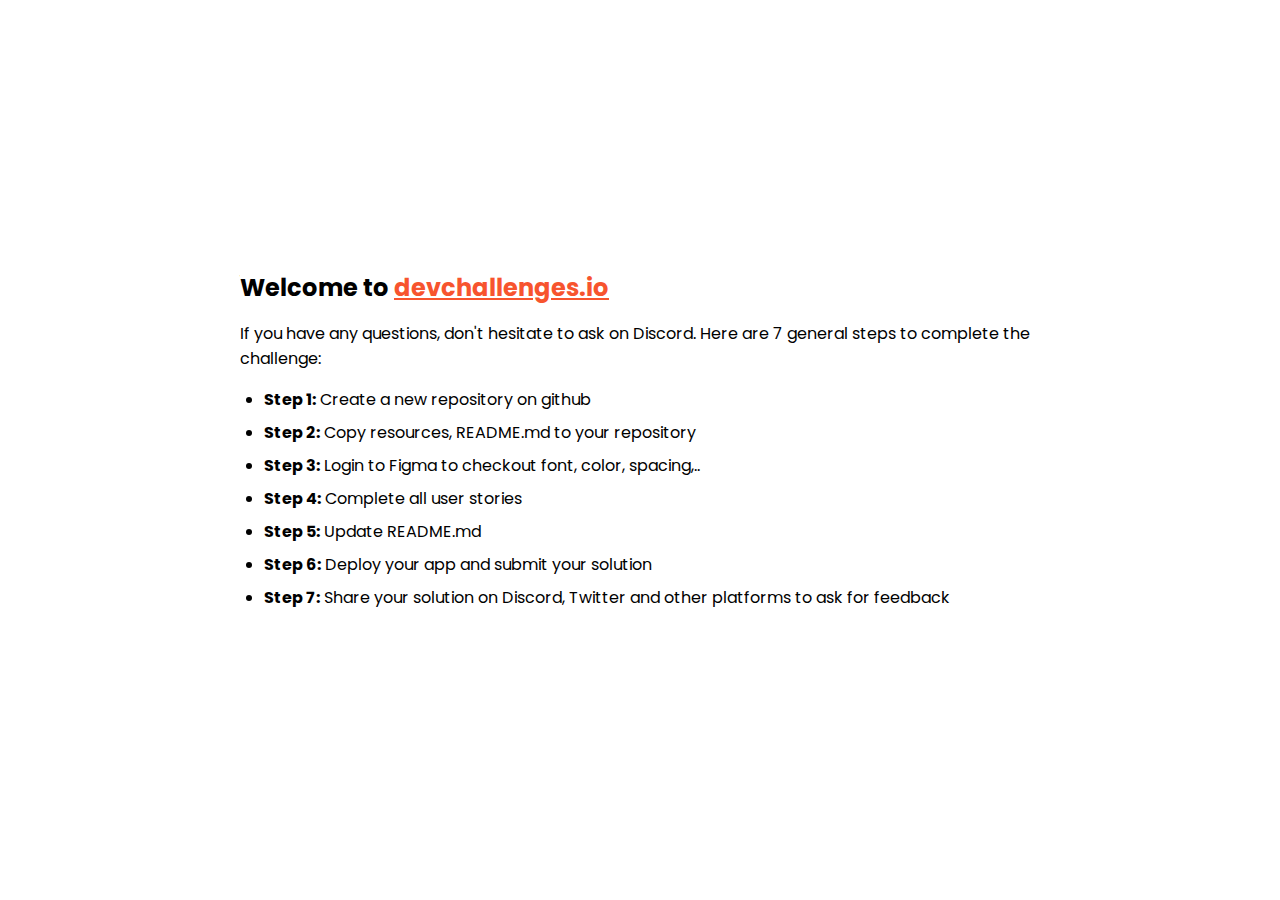
==== index.html @ 9e0fda92 "Add files via upload" ====
<!DOCTYPE html>
<html lang="en">
  <head>
    <meta charset="utf-8" />
    <meta
      name="viewport"
      content="width=device-width, initial-scale=1,
  maximum-scale=5"
    />

    <link rel="icon" href="devchallenges.png" />

    <link
      rel="shortcut icon"
      type="image/x-icon"
      href="https://devchallenges.io/"
    />

    <link
      href="https://fonts.googleapis.com/css2?family=Poppins:wght@400;500&display=swap"
      rel="stylesheet"
    />

    <title>Devchallenges</title>

    <style>
      body {
        font-family: "Poppins", sans-serif;
      }

      ul {
        padding-left: 24px;
      }

      li {
        margin-bottom: 8px;
      }

      .welcome {
        max-width: 800px;
        margin: 0 auto;
      }

      .welcome-text {
        margin-top: 30vh;
        font-weight: 500;
      }

      .welcome-text p {
        font-size: 1rem;
        font-weight: 400;
      }

      .welcome-text h1 {
        font-size: 1.5rem;
      }

      .welcome-text a {
        color: #f7542e;
      }
    </style>
  </head>
  <body>
    <div class="welcome">
      <div class="welcome-text">
        <h1>
          Welcome to
          <a href="https://devchallenges.io/" target="_blank"
            >devchallenges.io</a
          >
        </h1>

        <p>
          If you have any questions, don't hesitate to ask on Discord. Here are
          7 general steps to complete the challenge:
        </p>
      </div>

      <ul>
        <li><b>Step 1:</b> Create a new repository on github</li>
        <li><b>Step 2:</b> Copy resources, README.md to your repository</li>
        <li>
          <b>Step 3:</b> Login to Figma to checkout font, color, spacing,..
        </li>
        <li><b>Step 4:</b> Complete all user stories</li>
        <li><b>Step 5:</b> Update README.md</li>
        <li><b>Step 6:</b> Deploy your app and submit your solution</li>
        <li>
          <b>Step 7:</b> Share your solution on Discord, Twitter and other
          platforms to ask for feedback
        </li>
      </ul>
    </div>
  </body>
</html>
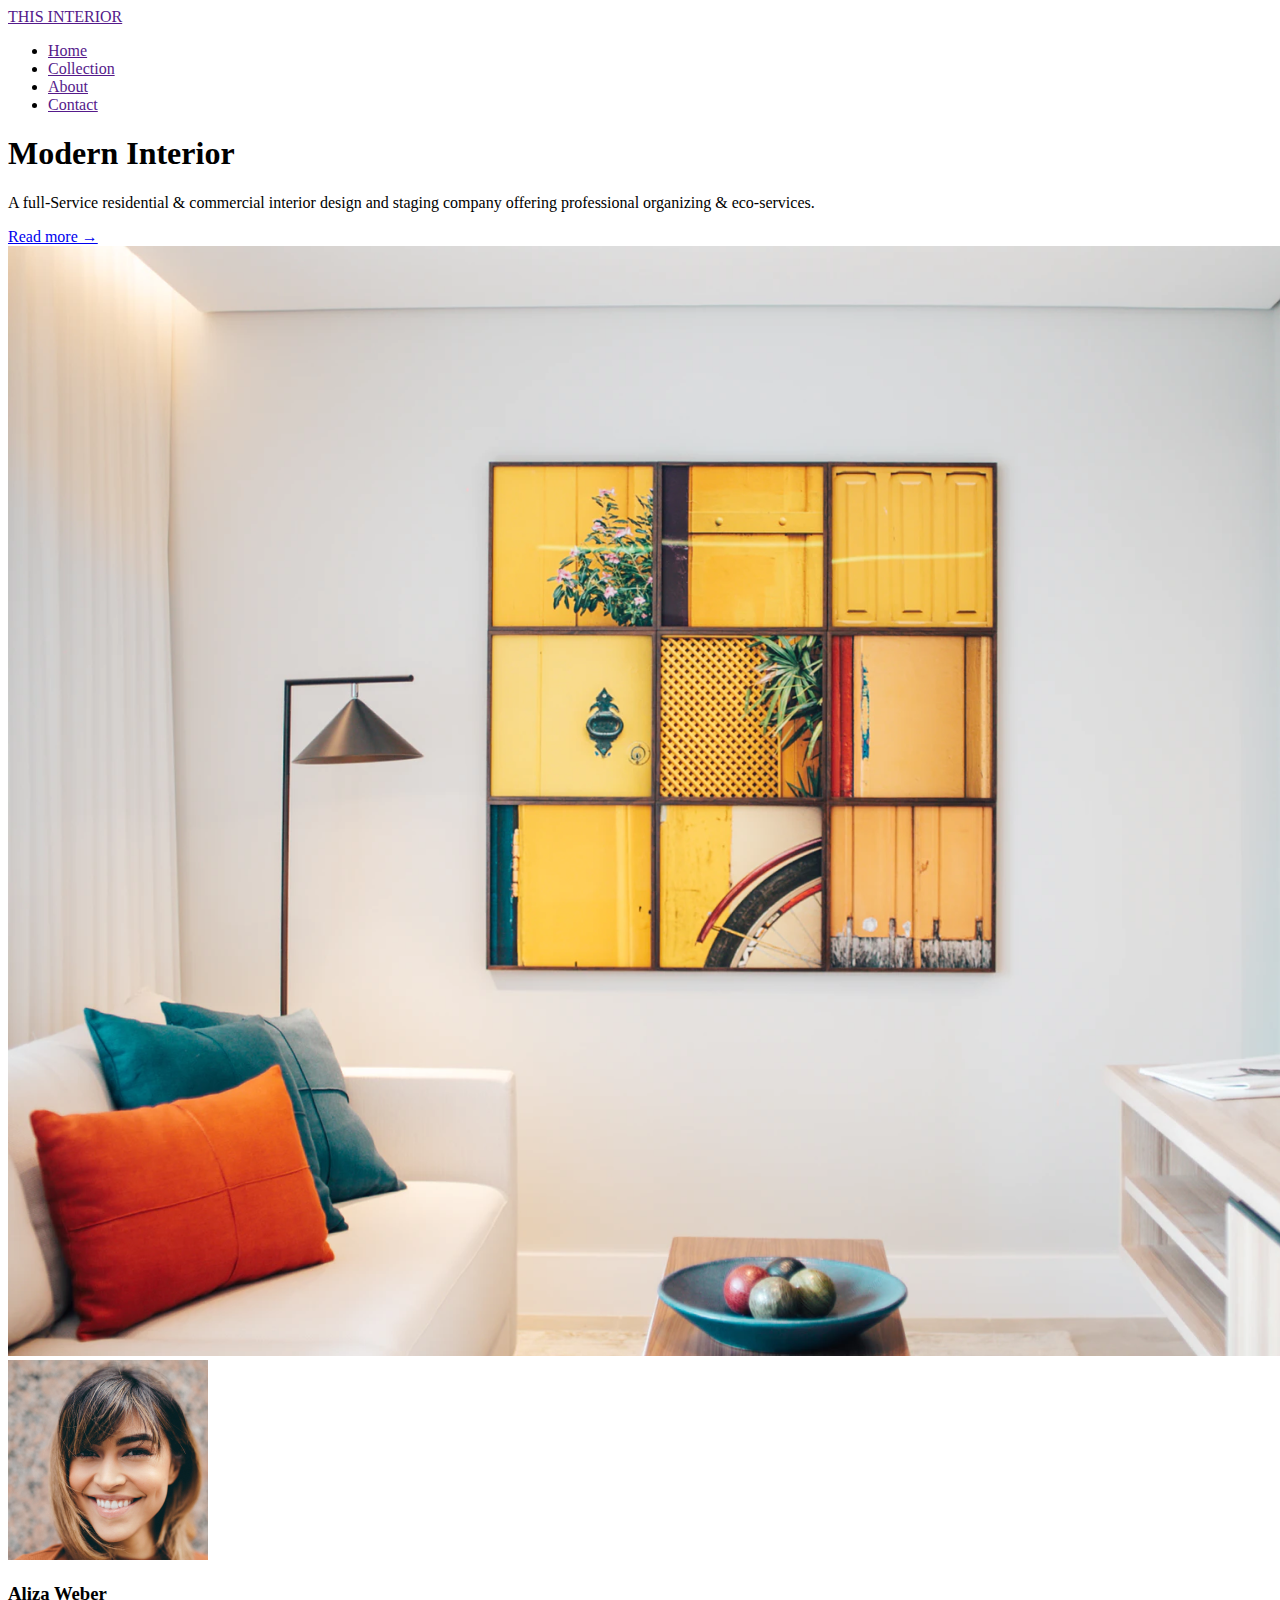
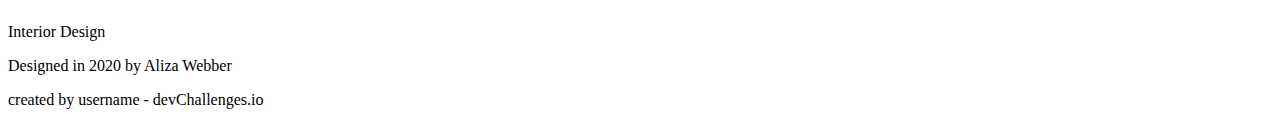
==== commit 66966bf9: "Add Main and footer" ====
--- a/index.html
+++ b/index.html
@@ -1,95 +1,59 @@
 <!DOCTYPE html>
 <html lang="en">
-  <head>
-    <meta charset="utf-8" />
-    <meta
-      name="viewport"
-      content="width=device-width, initial-scale=1,
-  maximum-scale=5"
-    />
+<head>
+    <meta charset="UTF-8">
+    <meta http-equiv="X-UA-Compatible" content="IE=edge">
+    <meta name="viewport" content="width=device-width, initial-scale=1.0">
+   
+    <link rel="preconnect" href="https://fonts.gstatic.com">
+   <link href="https://fonts.googleapis.com/css2?family=Montserrat:wght@100&display=swap" rel="stylesheet">
+    <title>Interior Consultant</title>
+</head>
+<body>
+    <header>
+      <nav>
+          <div class="logo">
+              <a href=""> THIS INTERIOR</a>
+          </div>
+          <div class="links">
+              <ul>
+                  <li><a href="">Home</a>  </li>
+                  <li><a href="">Collection</a></li>
+                  <li><a href="">About</a></li>
+                  <li><a href="">Contact</a></li>
+                
+              </ul>
+          </div>
+      </nav>
+    </header>
 
-    <link rel="icon" href="devchallenges.png" />
+    <main class="container">
+      <section class="description">
+        <h1>Modern Interior</h1>
+        <p>
+          A full-Service residential & commercial interior design and staging
+          company offering professional organizing & eco-services.
+        </p>
+        <a href="#">Read more &#x2192</a>
+      </section>
 
-    <link
-      rel="shortcut icon"
-      type="image/x-icon"
-      href="https://devchallenges.io/"
-    />
+      <section class="work">
+        <img src="./photo1.png" alt="interior art">
+        <div class="card">
+          <div class="profile">
+            <img src="photo2.png" alt="profile-pic">
+            <h3>Aliza Weber</h3>
+            <p class="designation">Interior Design</p>
+          </div>
+          <div class="profile-title">
+            <p>Designed in 2020 by Aliza Webber</p>
+          </div>
+        </div>
+      </section>
+    </main>
 
-    <link
-      href="https://fonts.googleapis.com/css2?family=Poppins:wght@400;500&display=swap"
-      rel="stylesheet"
-    />
-
-    <title>Devchallenges</title>
-
-    <style>
-      body {
-        font-family: "Poppins", sans-serif;
-      }
-
-      ul {
-        padding-left: 24px;
-      }
-
-      li {
-        margin-bottom: 8px;
-      }
-
-      .welcome {
-        max-width: 800px;
-        margin: 0 auto;
-      }
-
-      .welcome-text {
-        margin-top: 30vh;
-        font-weight: 500;
-      }
-
-      .welcome-text p {
-        font-size: 1rem;
-        font-weight: 400;
-      }
-
-      .welcome-text h1 {
-        font-size: 1.5rem;
-      }
-
-      .welcome-text a {
-        color: #f7542e;
-      }
-    </style>
-  </head>
-  <body>
-    <div class="welcome">
-      <div class="welcome-text">
-        <h1>
-          Welcome to
-          <a href="https://devchallenges.io/" target="_blank"
-            >devchallenges.io</a
-          >
-        </h1>
-
-        <p>
-          If you have any questions, don't hesitate to ask on Discord. Here are
-          7 general steps to complete the challenge:
-        </p>
-      </div>
-
-      <ul>
-        <li><b>Step 1:</b> Create a new repository on github</li>
-        <li><b>Step 2:</b> Copy resources, README.md to your repository</li>
-        <li>
-          <b>Step 3:</b> Login to Figma to checkout font, color, spacing,..
-        </li>
-        <li><b>Step 4:</b> Complete all user stories</li>
-        <li><b>Step 5:</b> Update README.md</li>
-        <li><b>Step 6:</b> Deploy your app and submit your solution</li>
-        <li>
-          <b>Step 7:</b> Share your solution on Discord, Twitter and other
-          platforms to ask for feedback
-        </li>
-      </ul>
-    </div>
-  </body>
+    <footer>
+      created by <span class="username">username</span> - devChallenges.io
+    </footer>
+</body>
 </html>
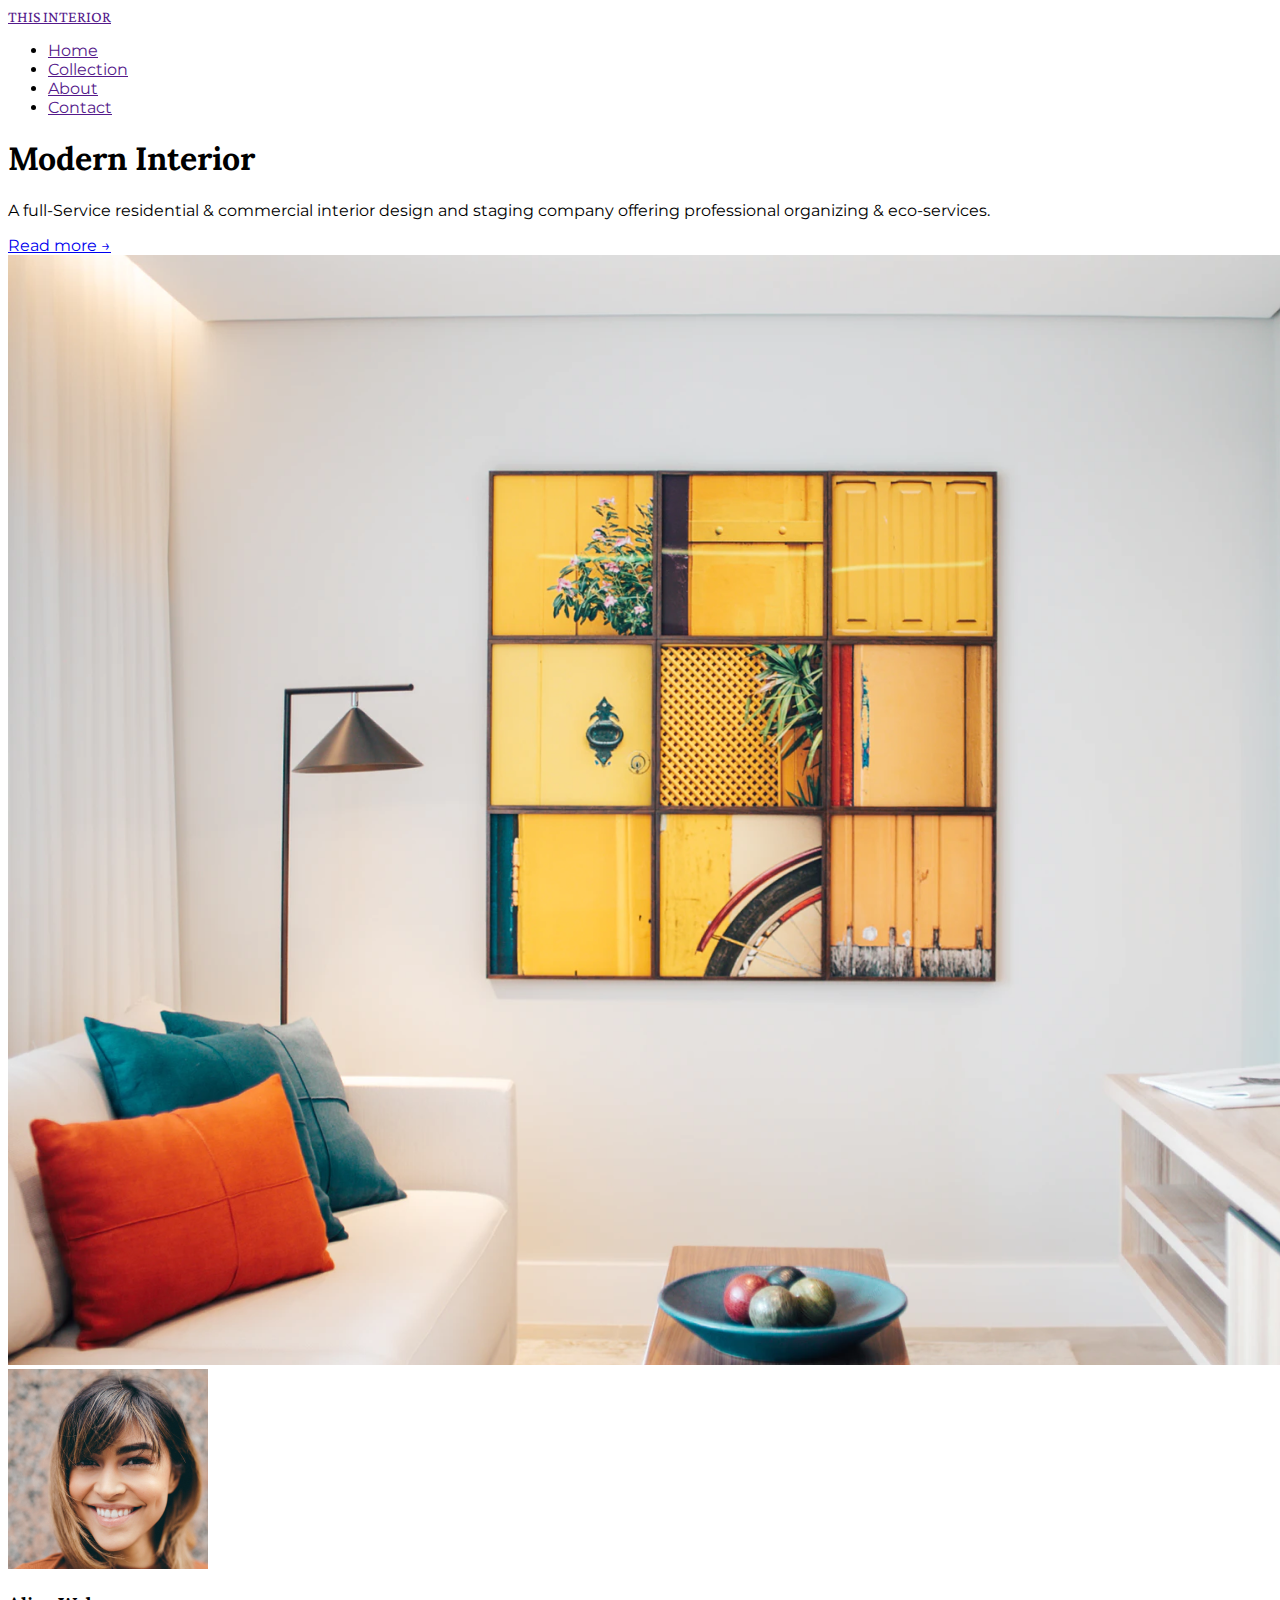
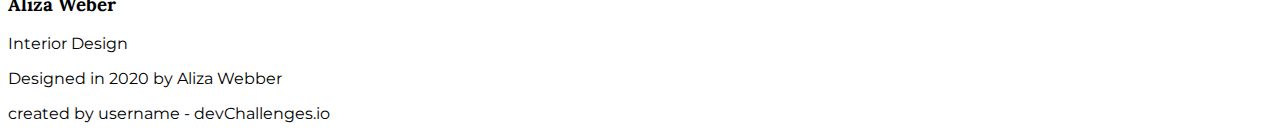
==== commit 06e19f31: "Merge pull request #2 from nk4456542/main" ====
--- a/index.html
+++ b/index.html
@@ -6,7 +6,9 @@
     <meta name="viewport" content="width=device-width, initial-scale=1.0">
    
     <link rel="preconnect" href="https://fonts.gstatic.com">
-   <link href="https://fonts.googleapis.com/css2?family=Montserrat:wght@100&display=swap" rel="stylesheet">
+    <link href="https://fonts.googleapis.com/css2?family=Crimson+Pro:wght@200&family=Lora:wght@500&family=Montserrat:wght@400;500;700&display=swap" rel="stylesheet">
+    <link rel="stylesheet" href="style.css">
+
     <title>Interior Consultant</title>
 </head>
 <body>
--- a/style.css
+++ b/style.css
@@ -0,0 +1,12 @@
+body {
+  font-family: "Montserrat", sans-serif;
+}
+
+h1,
+h3 {
+  font-family: "Lora", sans-serif;
+}
+
+.logo {
+  font-family: "Crimson Pro", sans-serif;
+}
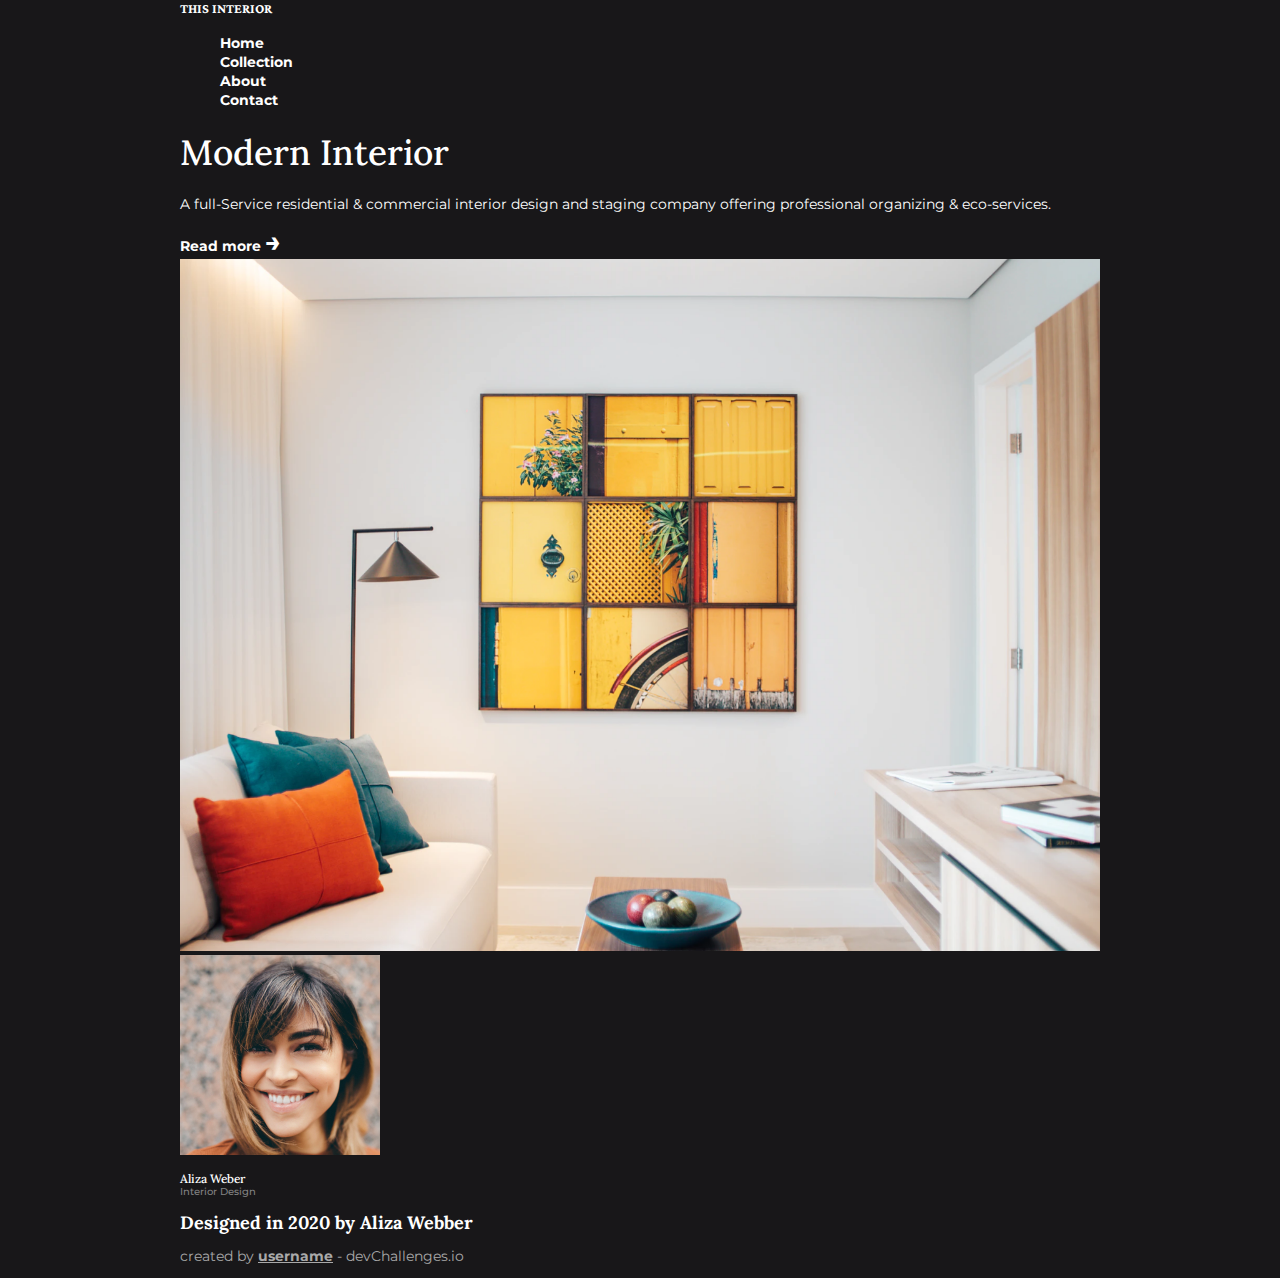
==== commit 1776ca96: "General and Typography fixed" ====
--- a/index.html
+++ b/index.html
@@ -11,7 +11,7 @@
 
     <title>Interior Consultant</title>
 </head>
-<body>
+<body class="container">
     <header>
       <nav>
           <div class="logo">
@@ -23,20 +23,19 @@
                   <li><a href="">Collection</a></li>
                   <li><a href="">About</a></li>
                   <li><a href="">Contact</a></li>
-                
               </ul>
           </div>
       </nav>
     </header>
 
-    <main class="container">
+    <main>
       <section class="description">
         <h1>Modern Interior</h1>
         <p>
           A full-Service residential & commercial interior design and staging
           company offering professional organizing & eco-services.
         </p>
-        <a href="#">Read more &#x2192</a>
+        <a href="#">Read more <span class="read-more-arrow">&#x2192</span></a>
       </section>
 
       <section class="work">
@@ -48,14 +47,16 @@
             <p class="designation">Interior Design</p>
           </div>
           <div class="profile-title">
-            <p>Designed in 2020 by Aliza Webber</p>
+            <h2>Designed in 2020 by Aliza Webber</h2>
           </div>
         </div>
       </section>
     </main>
 
     <footer>
-      created by <span class="username">username</span> - devChallenges.io
+      <p>
+        created by <span class="username">username</span> - devChallenges.io
+      </p>
     </footer>
 </body>
 </html>
--- a/style.css
+++ b/style.css
@@ -1,5 +1,9 @@
+/* General */
+
 body {
   font-family: "Montserrat", sans-serif;
+  background-color: #181719;
+  color: #ffffff;
 }
 
 h1,
@@ -7,6 +11,99 @@
   font-family: "Lora", sans-serif;
 }
 
+nav li {
+  list-style-type: none;
+}
+
+a {
+  text-decoration: none;
+  color: #ffffff;
+}
+
+img {
+  max-width: 100%;
+}
+
+/* Typography */
 .logo {
   font-family: "Crimson Pro", sans-serif;
+  font-weight: 200;
+  font-size: 0.95rem;
+  line-height: 1.1;
 }
+
+nav a {
+  font-weight: 500;
+  font-size: 1.125rem;
+  line-height: 1.1;
+}
+
+nav a:hover,
+nav a:focus,
+nav a:active {
+  font-weight: 700;
+}
+
+h1 {
+  font-size: 2.2rem;
+  line-height: 1.125;
+  font-weight: 500;
+}
+
+.container p,
+.container a {
+  font-size: 0.85rem;
+  line-height: 1.2;
+}
+
+.container p {
+  font-weight: 400;
+}
+
+.container a {
+  font-weight: 700;
+}
+
+.read-more-arrow {
+  font-size: 1.7rem;
+}
+
+.profile h3 {
+  font-size: 0.75rem;
+  font-weight: 500;
+  margin-bottom: 0;
+}
+
+.profile p {
+  font-size: 0.625rem;
+  color: #828282;
+  font-weight: 500;
+  margin-top: 0;
+}
+
+.profile-title h2 {
+  font-family: "Lora", sans-serif;
+  font-weight: 700;
+  font-size: 1.125rem;
+  line-height: 1.1;
+}
+
+footer p {
+  font-size: 0.875rem;
+  font-weight: 500;
+  color: #a9a9a9;
+}
+
+footer .username {
+  font-weight: 700;
+  text-decoration: underline;
+}
+
+/* Layout */
+.container {
+  max-width: 920px;
+  width: 90%;
+  margin: 0 auto;
+}
+
+/* Button */
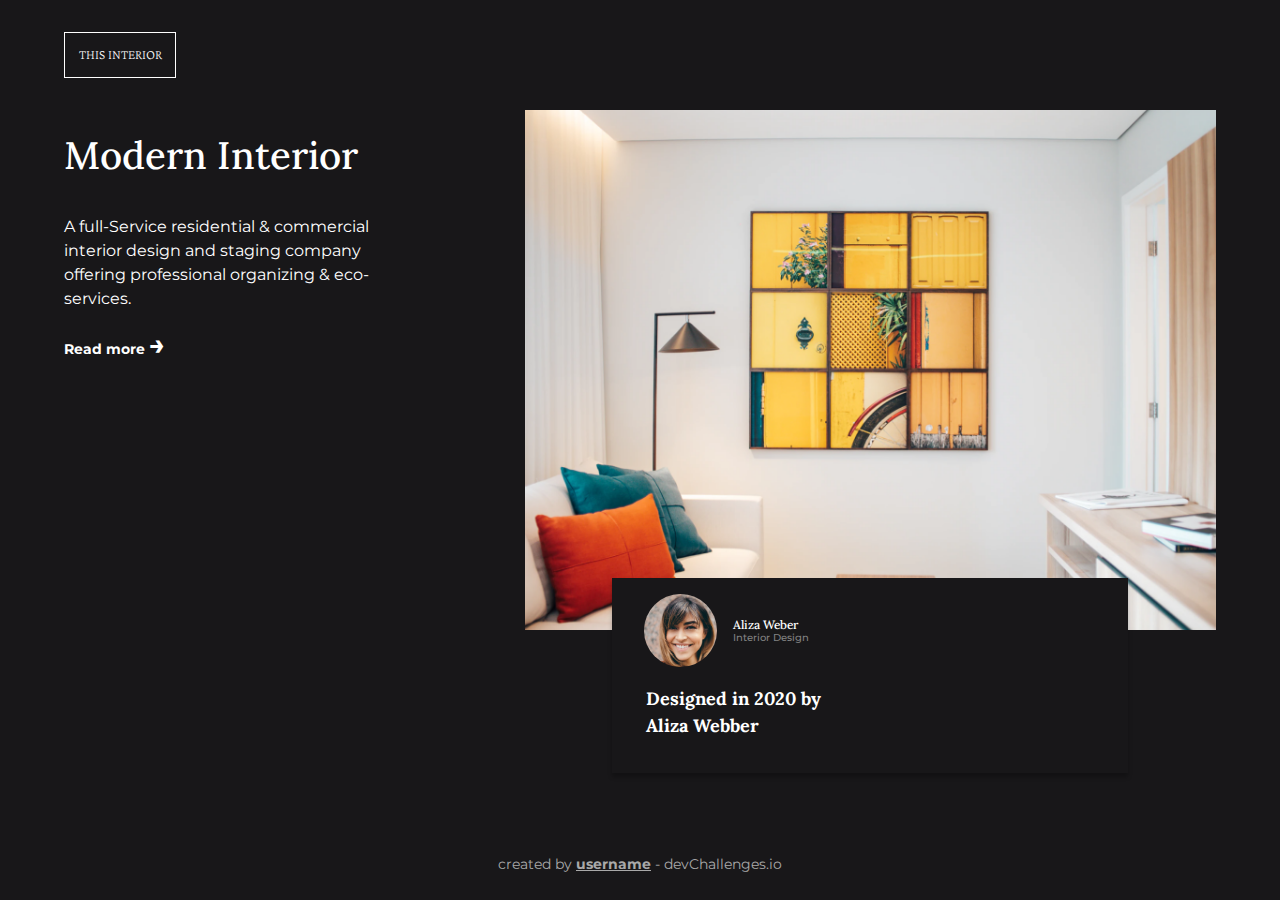
==== commit a7ed7fc4: "Mobile Layout ready" ====
--- a/index.html
+++ b/index.html
@@ -1,30 +1,31 @@
 <!DOCTYPE html>
 <html lang="en">
-<head>
-    <meta charset="UTF-8">
-    <meta http-equiv="X-UA-Compatible" content="IE=edge">
-    <meta name="viewport" content="width=device-width, initial-scale=1.0">
-   
-    <link rel="preconnect" href="https://fonts.gstatic.com">
-    <link href="https://fonts.googleapis.com/css2?family=Crimson+Pro:wght@200&family=Lora:wght@500&family=Montserrat:wght@400;500;700&display=swap" rel="stylesheet">
-    <link rel="stylesheet" href="style.css">
+  <head>
+    <meta charset="UTF-8" />
+    <meta http-equiv="X-UA-Compatible" content="IE=edge" />
+    <meta name="viewport" content="width=device-width, initial-scale=1.0" />
+
+    <link rel="preconnect" href="https://fonts.gstatic.com" />
+    <link
+      href="https://fonts.googleapis.com/css2?family=Crimson+Pro:wght@200&family=Lora:wght@500&family=Montserrat:wght@400;500;700&display=swap"
+      rel="stylesheet"
+    />
+    <link rel="stylesheet" href="style.css" />
 
     <title>Interior Consultant</title>
-</head>
-<body class="container">
+  </head>
+  <body class="container">
     <header>
+      <div>
+        <a class="logo" href="#"> THIS INTERIOR</a>
+      </div>
       <nav>
-          <div class="logo">
-              <a href=""> THIS INTERIOR</a>
-          </div>
-          <div class="links">
-              <ul>
-                  <li><a href="">Home</a>  </li>
-                  <li><a href="">Collection</a></li>
-                  <li><a href="">About</a></li>
-                  <li><a href="">Contact</a></li>
-              </ul>
-          </div>
+        <ul>
+          <li><a href="">Home</a></li>
+          <li><a href="">Collection</a></li>
+          <li><a href="">About</a></li>
+          <li><a href="">Contact</a></li>
+        </ul>
       </nav>
     </header>
 
@@ -38,16 +39,21 @@
         <a href="#">Read more <span class="read-more-arrow">&#x2192</span></a>
       </section>
 
-      <section class="work">
-        <img src="./photo1.png" alt="interior art">
+      <section class="portfolio">
+        <img src="./photo1.png" alt="interior art" />
         <div class="card">
           <div class="profile">
-            <img src="photo2.png" alt="profile-pic">
-            <h3>Aliza Weber</h3>
-            <p class="designation">Interior Design</p>
+            <img src="photo2.png" alt="profile-pic" />
+            <div class="profile-content">
+              <h3>Aliza Weber</h3>
+              <p class="designation">Interior Design</p>
+            </div>
           </div>
           <div class="profile-title">
-            <h2>Designed in 2020 by Aliza Webber</h2>
+            <h2>Designed in 2020 by
+              <br/> 
+              Aliza Webber
+            </h2>
           </div>
         </div>
       </section>
@@ -58,5 +64,5 @@
         created by <span class="username">username</span> - devChallenges.io
       </p>
     </footer>
-</body>
+  </body>
 </html>
--- a/style.css
+++ b/style.css
@@ -1,4 +1,10 @@
 /* General */
+
+*,
+*::before,
+*::after {
+  margin: 0;
+}
 
 body {
   font-family: "Montserrat", sans-serif;
@@ -24,12 +30,20 @@
   max-width: 100%;
 }
 
+nav {
+  display: none;
+}
+
 /* Typography */
 .logo {
   font-family: "Crimson Pro", sans-serif;
   font-weight: 200;
   font-size: 0.95rem;
   line-height: 1.1;
+}
+
+header {
+  margin: 2em 0;
 }
 
 nav a {
@@ -45,7 +59,7 @@
 }
 
 h1 {
-  font-size: 2.2rem;
+  font-size: 2.4rem;
   line-height: 1.125;
   font-weight: 500;
 }
@@ -60,7 +74,7 @@
   font-weight: 400;
 }
 
-.container a {
+.container .description a {
   font-weight: 700;
 }
 
@@ -85,7 +99,8 @@
   font-family: "Lora", sans-serif;
   font-weight: 700;
   font-size: 1.125rem;
-  line-height: 1.1;
+  line-height: 1.5;
+  margin: 1em;
 }
 
 footer p {
@@ -99,11 +114,75 @@
   text-decoration: underline;
 }
 
+.logo {
+  display: inline-block;
+  border: 1px solid #ffffff;
+  padding: 1em;
+}
+
 /* Layout */
 .container {
-  max-width: 920px;
+  max-width: 90%;
   width: 90%;
   margin: 0 auto;
 }
 
+main {
+  display: flex;
+  flex-direction: column;
+}
+
+.description {
+  padding: 1.5em 0;
+  text-align: left;
+  margin-bottom: 1em;
+}
+
+.description h1 {
+  margin-bottom: 1em;
+}
+
+.card {
+  position: relative;
+  bottom: 3.5em;
+  z-index: 999;
+  width: 70%;
+  background-color: #181719;
+  padding: 1em;
+  margin: 0 auto;
+  box-shadow: 0px 4px 4px rgba(0, 0, 0, 0.25);
+}
+
+.card img {
+  border-radius: 50%;
+  width: 15%;
+  height: 15%;
+  margin: 0 1em;
+}
+
+.profile {
+  display: flex;
+  align-items: center;
+}
+
+.description p {
+  width: 75%;
+  font-size: 1rem;
+  line-height: 1.5;
+  margin-top: 0%;
+  margin-bottom: 1.1em;
+}
+
+footer p {
+  text-align: center;
+  padding: 2em;
+}
+
 /* Button */
+
+/* Media Query */
+@media (min-width: 650px) {
+  main {
+    flex-direction: row;
+  }
+}
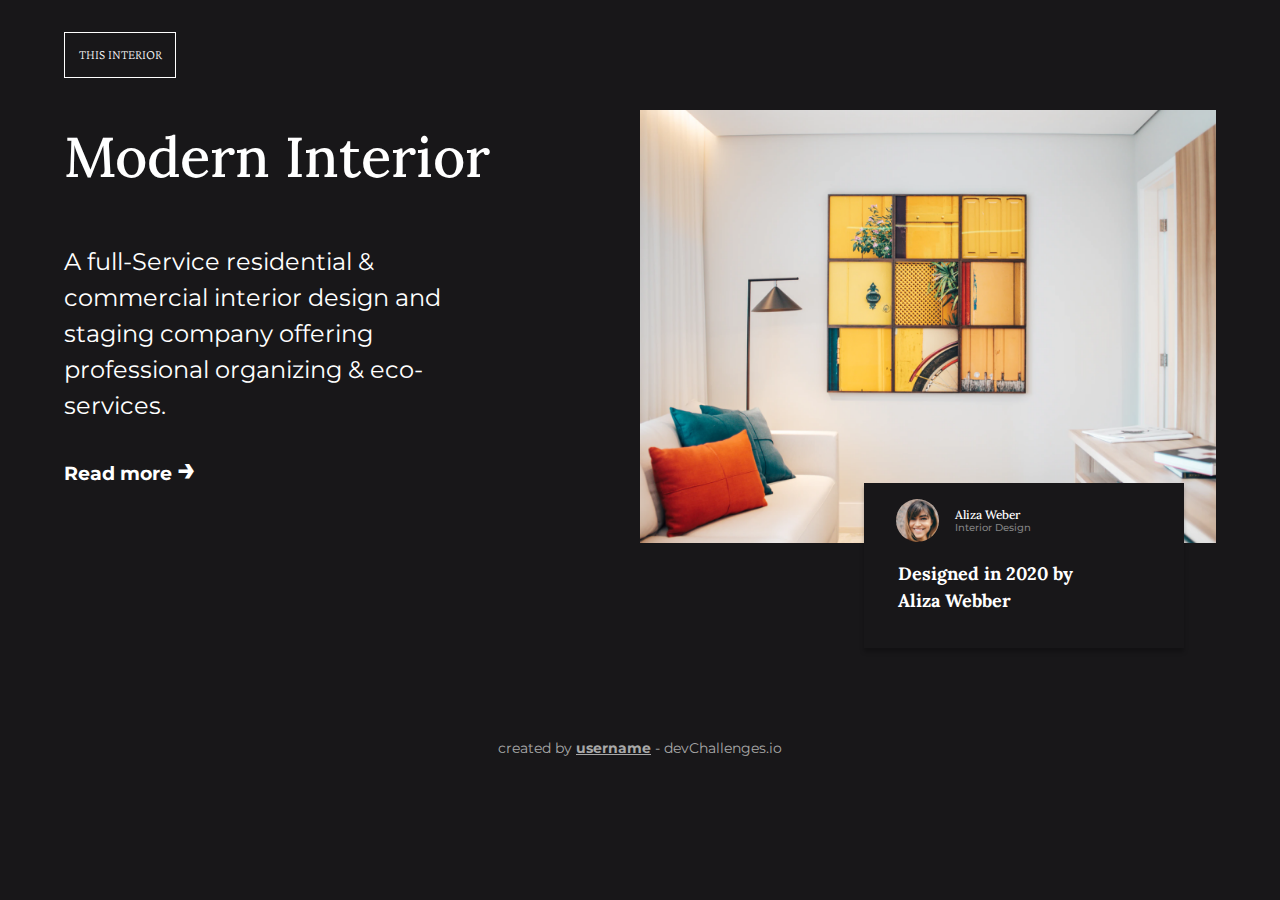
==== commit e19b0547: "Desktop UI Done and fixed Navbar" ====
--- a/index.html
+++ b/index.html
@@ -16,12 +16,12 @@
   </head>
   <body class="container">
     <header>
-      <div>
-        <a class="logo" href="#"> THIS INTERIOR</a>
-      </div>
       <nav>
+        <div>
+          <a class="logo" href="#"> THIS INTERIOR</a>
+        </div>
         <ul>
-          <li><a href="">Home</a></li>
+          <li><a class="active" href="">Home</a></li>
           <li><a href="">Collection</a></li>
           <li><a href="">About</a></li>
           <li><a href="">Contact</a></li>
@@ -40,7 +40,7 @@
       </section>
 
       <section class="portfolio">
-        <img src="./photo1.png" alt="interior art" />
+        <img class="portfolio-artwork" src="./photo1.png" alt="interior art" />
         <div class="card">
           <div class="profile">
             <img src="photo2.png" alt="profile-pic" />
--- a/style.css
+++ b/style.css
@@ -28,10 +28,6 @@
 
 img {
   max-width: 100%;
-}
-
-nav {
-  display: none;
 }
 
 /* Typography */
@@ -46,6 +42,10 @@
   margin: 2em 0;
 }
 
+nav li {
+  display: none;
+}
+
 nav a {
   font-weight: 500;
   font-size: 1.125rem;
@@ -125,6 +125,10 @@
   max-width: 90%;
   width: 90%;
   margin: 0 auto;
+}
+
+.active {
+  border-bottom: 1px solid white;
 }
 
 main {
@@ -182,7 +186,62 @@
 
 /* Media Query */
 @media (min-width: 650px) {
+  /* Typography */
+  h1 {
+    font-size: 3.5rem;
+  }
+
+  .description p {
+    font-size: 1.5rem;
+    line-height: 1.5;
+  }
+
   main {
     flex-direction: row;
-  }
-}
+    justify-content: space-between;
+    align-items: center;
+  }
+
+  .description {
+    margin-top: -12em;
+    width: 50%;
+  }
+
+  .description a {
+    font-size: 1.2rem;
+  }
+
+  .read-more-arrow {
+    font-size: 2rem;
+    font-weight: 700;
+  }
+
+  /* Layout */
+
+  .portfolio {
+    width: 50%;
+  }
+
+  .card {
+    width: 50%;
+    left: 6em;
+    bottom: 4em;
+  }
+  nav {
+    display: flex;
+    justify-content: space-between;
+    align-items: center;
+  }
+  nav ul {
+    display: flex;
+  }
+  nav li {
+    margin: 0 3em;
+    transition: all 0.5s;
+  }
+
+  nav li a {
+    display: inline-block;
+    padding-bottom: 0.5em;
+  }
+}
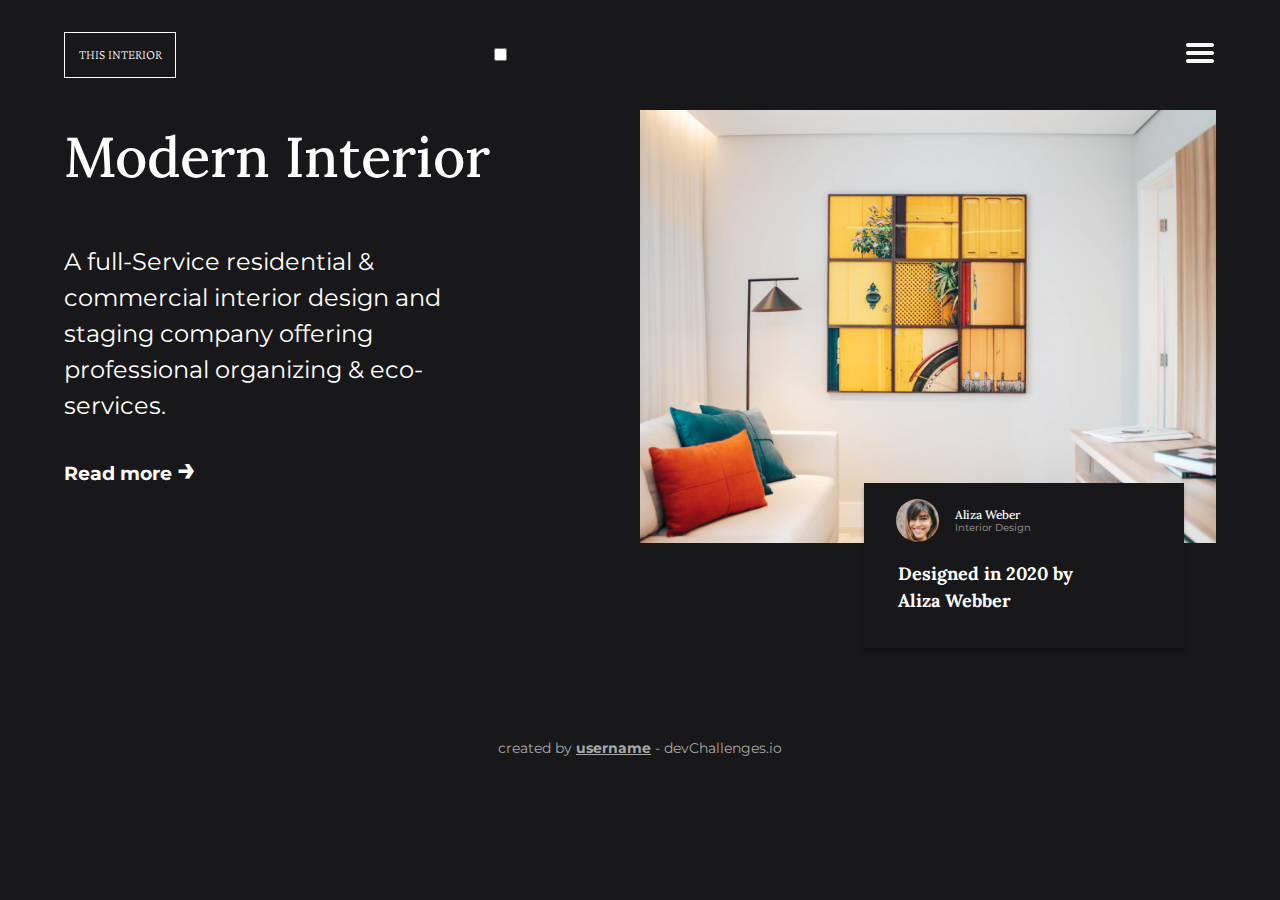
==== commit 932261cd: "svg updated" ====
--- a/index.html
+++ b/index.html
@@ -20,12 +20,21 @@
         <div>
           <a class="logo" href="#"> THIS INTERIOR</a>
         </div>
+        <input type="checkbox" class="nav-toggle" id="nav-toggle">
         <ul>
           <li><a class="active" href="">Home</a></li>
           <li><a href="">Collection</a></li>
           <li><a href="">About</a></li>
           <li><a href="">Contact</a></li>
         </ul>
+        <label for="nav-toggle" class="nav-toggle-label">
+        <svg class="hide" id="open-nav" height="32px" id="menu-btn" class="open" viewBox="0 0 32 32">
+          <path
+            fill="white"
+            d="M4,10h24c1.104,0,2-0.896,2-2s-0.896-2-2-2H4C2.896,6,2,6.896,2,8S2.896,10,4,10z M28,14H4c-1.104,0-2,0.896-2,2  s0.896,2,2,2h24c1.104,0,2-0.896,2-2S29.104,14,28,14z M28,22H4c-1.104,0-2,0.896-2,2s0.896,2,2,2h24c1.104,0,2-0.896,2-2  S29.104,22,28,22z"
+          />
+        </svg>
+    </label>
       </nav>
     </header>
 
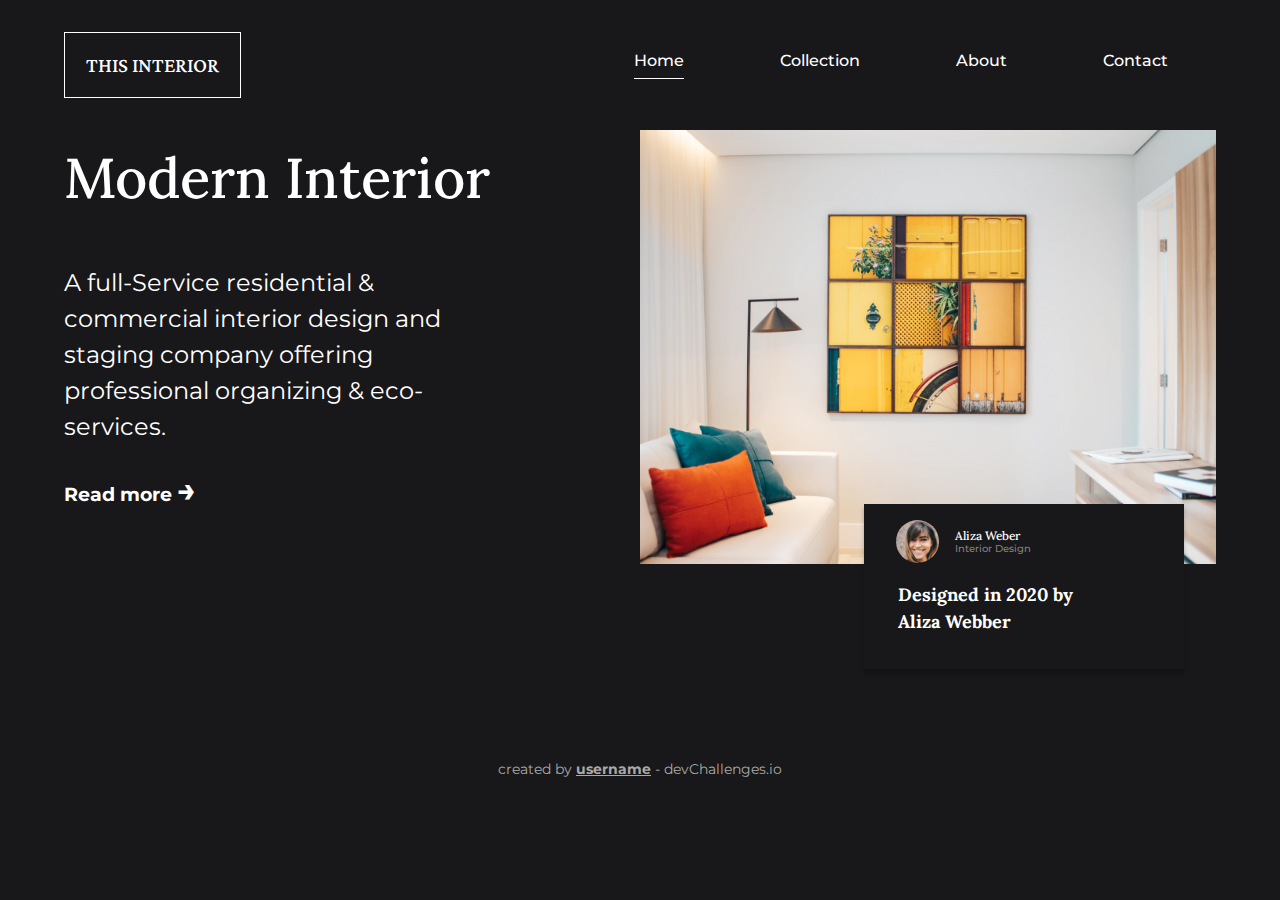
==== commit 26276b88: "Fixed Navbar on Mobile" ====
--- a/index.html
+++ b/index.html
@@ -28,13 +28,17 @@
           <li><a href="">Contact</a></li>
         </ul>
         <label for="nav-toggle" class="nav-toggle-label">
-        <svg class="hide" id="open-nav" height="32px" id="menu-btn" class="open" viewBox="0 0 32 32">
-          <path
-            fill="white"
-            d="M4,10h24c1.104,0,2-0.896,2-2s-0.896-2-2-2H4C2.896,6,2,6.896,2,8S2.896,10,4,10z M28,14H4c-1.104,0-2,0.896-2,2  s0.896,2,2,2h24c1.104,0,2-0.896,2-2S29.104,14,28,14z M28,22H4c-1.104,0-2,0.896-2,2s0.896,2,2,2h24c1.104,0,2-0.896,2-2  S29.104,22,28,22z"
-          />
-        </svg>
-    </label>
+          <svg id="open-nav" height="32px" id="menu-btn" class="open" viewBox="0 0 32 32">
+            <path
+              fill="white"
+              d="M4,10h24c1.104,0,2-0.896,2-2s-0.896-2-2-2H4C2.896,6,2,6.896,2,8S2.896,10,4,10z M28,14H4c-1.104,0-2,0.896-2,2  s0.896,2,2,2h24c1.104,0,2-0.896,2-2S29.104,14,28,14z M28,22H4c-1.104,0-2,0.896-2,2s0.896,2,2,2h24c1.104,0,2-0.896,2-2  S29.104,22,28,22z"
+            />
+          </svg>
+          <svg id="exit-nav" style="display:none"
+           xmlns="http://www.w3.org/2000/svg" width="30" height="50" viewBox="0 0 18 18"><path
+           fill="white"
+            d="M14.53 4.53l-1.06-1.06L9 7.94 4.53 3.47 3.47 4.53 7.94 9l-4.47 4.47 1.06 1.06L9 10.06l4.47 4.47 1.06-1.06L10.06 9z"/></svg>								
+        </label>
       </nav>
     </header>
 
@@ -73,5 +77,6 @@
         created by <span class="username">username</span> - devChallenges.io
       </p>
     </footer>
+    <script src="index.js"></script>
   </body>
 </html>
--- a/style.css
+++ b/style.css
@@ -17,6 +17,63 @@
   font-family: "Lora", sans-serif;
 }
 
+nav {
+  display: flex;
+  justify-content: space-between;
+  position: relative;
+}
+
+nav .nav-toggle {
+  display: none;
+}
+
+.nav-toggle-label {
+  /* margin-top: 1.25em; */
+  height: 100%;
+  display: flex;
+  align-items: center;
+}
+
+/* .nav-toggle-label span,
+.nav-toggle-label span::before,
+.nav-toggle-label span::after {
+  display: block;
+  background: white;
+  height: 2px;
+  width: 2em;
+  border-radius: 2px;
+  position: relative;
+} */
+
+/* .nav-toggle-label span::before,
+.nav-toggle-label span::after {
+  content: "";
+  position: absolute;
+}
+
+.nav-toggle-label span::before {
+  bottom: 7px;
+}
+
+.nav-toggle-label span::after {
+  top: 7px;
+} */
+
+.nav-toggle:checked ~ ul {
+  background-color: #181719;
+  display: block;
+  z-index: 1111;
+  text-align: center;
+  padding: 0;
+  height: 100vh;
+  margin: 12em 0 0 0;
+}
+
+.nav-toggle:checked ~ ul li {
+  z-index: 1111;
+  margin: 1.5em 0;
+}
+
 nav li {
   list-style-type: none;
 }
@@ -31,6 +88,7 @@
 }
 
 /* Typography */
+
 .logo {
   font-family: "Crimson Pro", sans-serif;
   font-weight: 200;
@@ -42,14 +100,8 @@
   margin: 2em 0;
 }
 
-nav li {
+nav ul {
   display: none;
-}
-
-nav a {
-  font-weight: 500;
-  font-size: 1.125rem;
-  line-height: 1.1;
 }
 
 nav a:hover,
@@ -72,6 +124,12 @@
 
 .container p {
   font-weight: 400;
+}
+
+.container nav a {
+  font-weight: 500;
+  font-size: 1.3rem;
+  line-height: 1.1;
 }
 
 .container .description a {
@@ -121,13 +179,14 @@
 }
 
 /* Layout */
+
 .container {
   max-width: 90%;
   width: 90%;
   margin: 0 auto;
 }
 
-.active {
+.container .active {
   border-bottom: 1px solid white;
 }
 
@@ -182,66 +241,68 @@
   padding: 2em;
 }
 
+.hide {
+  display: block;
+}
+
 /* Button */
 
 /* Media Query */
+
 @media (min-width: 650px) {
   /* Typography */
   h1 {
     font-size: 3.5rem;
   }
-
   .description p {
     font-size: 1.5rem;
     line-height: 1.5;
   }
-
   main {
     flex-direction: row;
     justify-content: space-between;
     align-items: center;
   }
-
   .description {
     margin-top: -12em;
     width: 50%;
   }
-
   .description a {
     font-size: 1.2rem;
   }
-
   .read-more-arrow {
     font-size: 2rem;
     font-weight: 700;
   }
-
   /* Layout */
-
   .portfolio {
     width: 50%;
   }
-
   .card {
     width: 50%;
     left: 6em;
     bottom: 4em;
   }
   nav {
-    display: flex;
-    justify-content: space-between;
     align-items: center;
   }
   nav ul {
     display: flex;
+    flex-direction: row;
   }
   nav li {
+    display: block;
     margin: 0 3em;
     transition: all 0.5s;
   }
-
-  nav li a {
+  .container nav li a {
+    font-size: 1rem;
     display: inline-block;
     padding-bottom: 0.5em;
   }
-}
+
+  nav .nav-toggle,
+  .nav-toggle-label {
+    display: none;
+  }
+}
